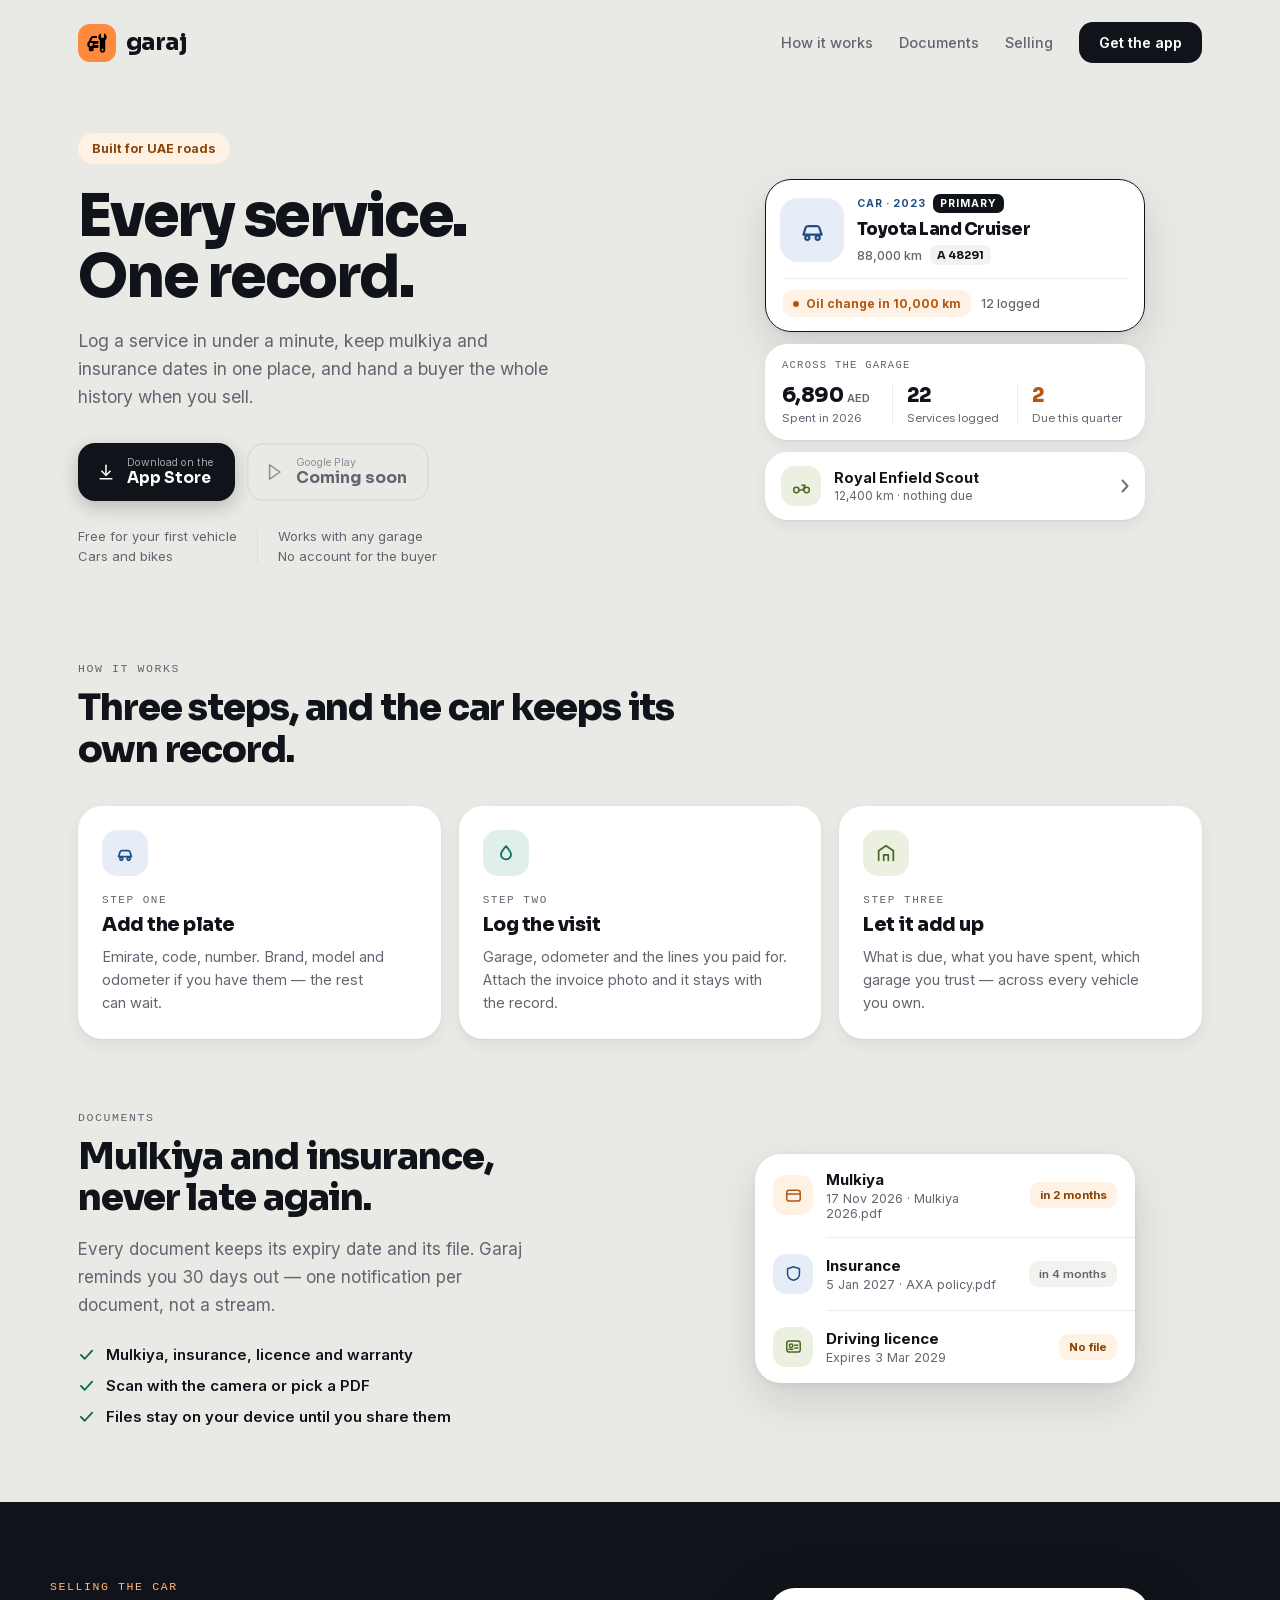
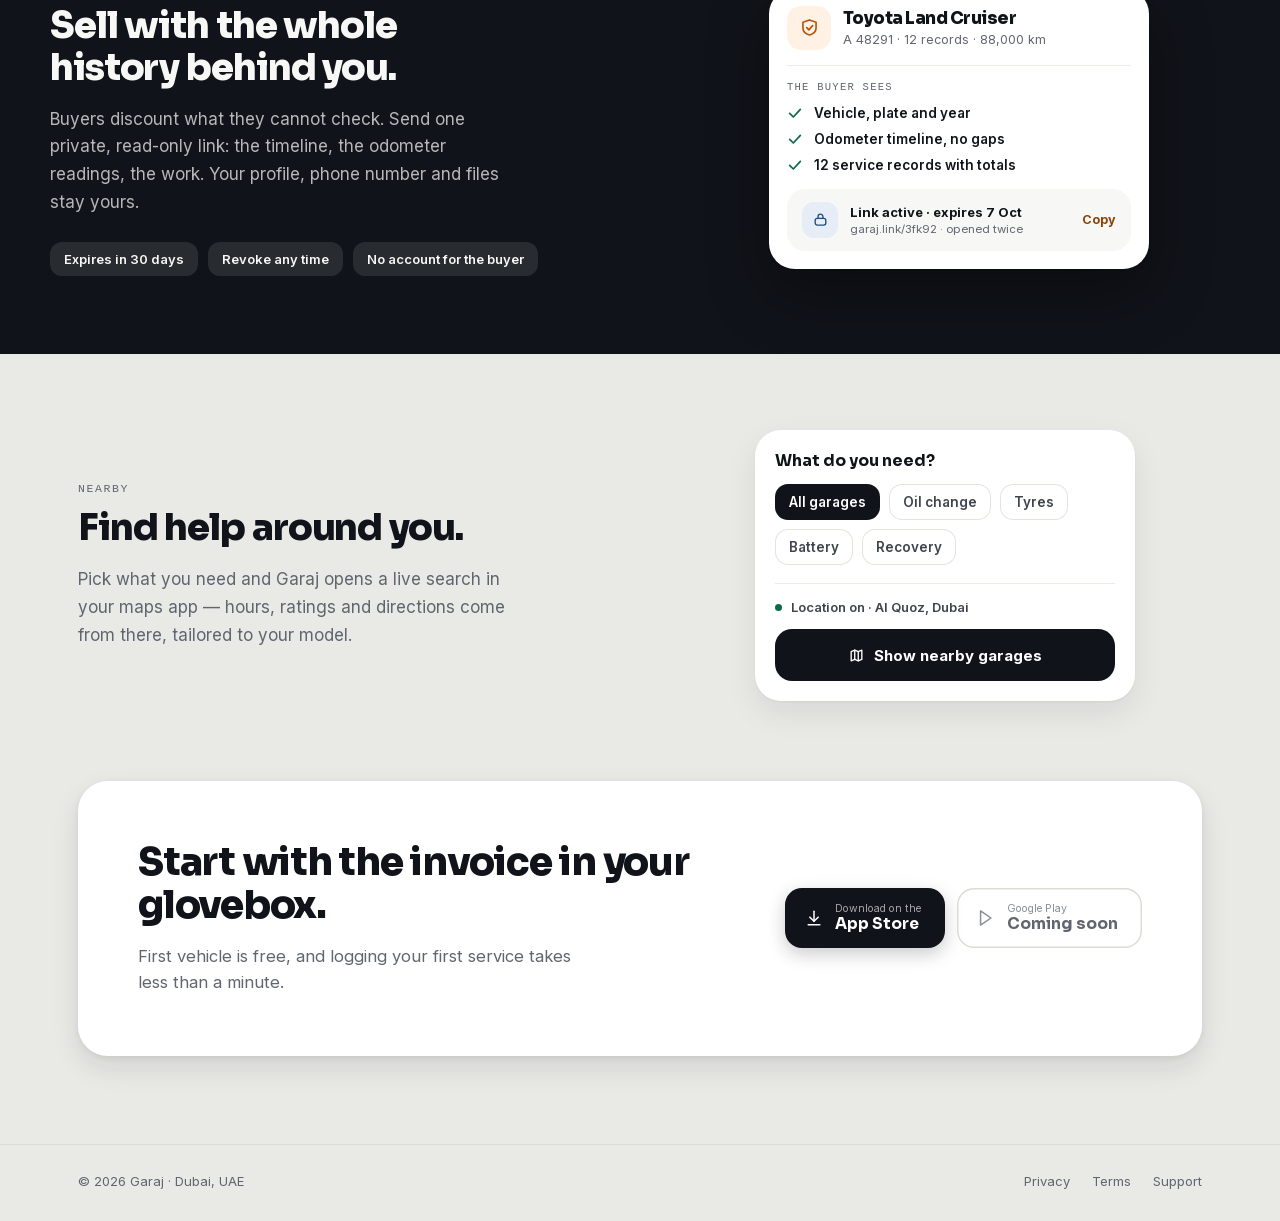
==== index.html @ 4181e502 "Initial Garaj website" ====
<!doctype html>
<html lang="en">
<head>
  <meta charset="utf-8">
  <meta name="viewport" content="width=device-width, initial-scale=1">
  <meta name="theme-color" content="#E9E9E5">
  <meta name="description" content="Garaj keeps your vehicle's service history, documents and reminders together. Built for UAE roads.">
  <title>Garaj — Every service. One record.</title>
  <link rel="icon" type="image/png" href="assets/garaj-mark.png">
  <link rel="stylesheet" href="styles.css">
</head>
<body>
<div style="background: #E9E9E5; font-family: Inter, sans-serif; color: #101319; overflow-x: hidden">

  <header style="max-width: 1180px; margin: 0 auto; padding: 22px 28px; display: flex; align-items: center; justify-content: space-between; gap: 24px; flex-wrap: wrap">
    <div style="display: flex; align-items: center; gap: 10px">
      <div style="width: 38px; height: 38px; border-radius: 12px; background: #FF8A3D; display: flex; align-items: center; justify-content: center; flex-shrink: 0"><img src="assets/garaj-mark.png" alt="" style="width: 22px; height: 22px; filter: brightness(0)"></div>
      <span style="font-family: 'Sora', sans-serif; font-weight: 800; font-size: 23px; letter-spacing: -0.025em">garaj</span>
    </div>
    <nav style="display: flex; align-items: center; gap: 26px; flex-wrap: wrap">
      <a href="#how" style="font-size: 14.5px; font-weight: 500; color: #61656F">How it works</a>
      <a href="#papers" style="font-size: 14.5px; font-weight: 500; color: #61656F">Documents</a>
      <a href="#selling" style="font-size: 14.5px; font-weight: 500; color: #61656F">Selling</a>
      <a href="#get" style="background: #101319; color: #FFFFFF; border-radius: 14px; padding: 12px 20px; font-size: 14.5px; font-weight: 600">Get the app</a>
    </nav>
  </header>

  <section style="max-width: 1180px; margin: 0 auto; padding: 48px 28px 32px; display: flex; align-items: center; gap: 56px; flex-wrap: wrap; animation: fadeUp .5s ease both">
    <div style="flex: 1 1 420px; min-width: 300px">
      <div style="display: inline-flex; align-items: center; gap: 8px; background: #FFF1E4; color: #8A4409; border-radius: 999px; padding: 8px 14px; font-size: 12.5px; font-weight: 700">Built for UAE roads</div>
      <h1 style="font-family: 'Sora', sans-serif; font-weight: 800; font-size: clamp(38px, 4.6vw, 60px); line-height: 1.03; letter-spacing: -0.038em; margin: 22px 0 0; text-wrap: pretty">Every service.<br>One record.</h1>
      <p style="font-size: 17.5px; line-height: 1.6; color: #61656F; max-width: 470px; margin: 20px 0 0; text-wrap: pretty">Log a service in under a minute, keep mulkiya and insurance dates in one place, and hand a buyer the whole history when you sell.</p>

      
        <div id="get" style="display: flex; gap: 12px; flex-wrap: wrap; margin-top: 32px">
          <a href="#get" style="display: flex; align-items: center; gap: 11px; background: #101319; color: #FFFFFF; border-radius: 17px; padding: 14px 22px 14px 18px; box-shadow: 0 6px 18px rgba(16,19,25,.22)">
            <svg width="20" height="20" viewBox="0 0 24 24" fill="none" stroke="#FFFFFF" stroke-width="1.8" stroke-linecap="round" stroke-linejoin="round"><path d="M12 4v12"></path><path d="M7 11l5 5 5-5"></path><path d="M5 20h14"></path></svg>
            <span style="display: flex; flex-direction: column; line-height: 1.15"><span style="font-size: 10.5px; opacity: .62">Download on the</span><span style="font-family: 'Sora', sans-serif; font-weight: 700; font-size: 15.5px">App Store</span></span>
          </a>
          <div style="display: flex; align-items: center; gap: 11px; background: transparent; color: #61656F; border-radius: 17px; padding: 14px 22px 14px 18px; box-shadow: inset 0 0 0 1.5px #DCDCD5">
            <svg width="20" height="20" viewBox="0 0 24 24" fill="none" stroke="#8A8E96" stroke-width="1.8" stroke-linecap="round" stroke-linejoin="round"><path d="M5.5 3.5 18 12 5.5 20.5z"></path></svg>
            <span style="display: flex; flex-direction: column; line-height: 1.15"><span style="font-size: 10.5px; color: #8A8E96">Google Play</span><span style="font-family: 'Sora', sans-serif; font-weight: 700; font-size: 15.5px; color: #61656F">Coming soon</span></span>
          </div>
        </div>
      

      <div style="display: flex; align-items: center; gap: 20px; margin-top: 26px; flex-wrap: wrap">
        <div style="font-size: 13px; color: #61656F; line-height: 1.5">Free for your first vehicle<br>Cars and bikes</div>
        <div style="width: 1px; height: 34px; background: #DCDCD5"></div>
        <div style="font-size: 13px; color: #61656F; line-height: 1.5">Works with any garage<br>No account for the buyer</div>
      </div>
    </div>

    <div style="flex: 1 1 340px; min-width: 300px; display: flex; justify-content: center">
      <div style="width: 100%; max-width: 380px; display: flex; flex-direction: column; gap: 12px">

        <div style="background: #FFFFFF; border-radius: 26px; padding: 15px; box-shadow: 0 2px 6px rgba(16,19,25,.06), 0 18px 44px rgba(16,19,25,.12); outline: 1.5px solid #101319; outline-offset: -1.5px">
          <div style="display: flex; align-items: center; gap: 13px">
            <div style="width: 64px; height: 64px; border-radius: 18px; background: #E6EDF7; display: flex; align-items: center; justify-content: center; flex-shrink: 0">
              <svg width="31" height="31" viewBox="0 0 24 24" fill="none" stroke="#1F4E85" stroke-width="1.7" stroke-linecap="round" stroke-linejoin="round"><path d="M5 16h14l-1.6-5.2A2 2 0 0 0 15.5 9.4h-7A2 2 0 0 0 6.6 10.8Z"></path><circle cx="8" cy="18.4" r="1.6"></circle><circle cx="16" cy="18.4" r="1.6"></circle></svg>
            </div>
            <div style="flex: 1; min-width: 0">
              <div style="display: flex; align-items: center; gap: 6px; flex-wrap: wrap">
                <span style="font-size: 10.5px; font-weight: 700; letter-spacing: .1em; text-transform: uppercase; color: #1F4E85">Car · 2023</span>
                <span style="font-size: 10.5px; font-weight: 700; letter-spacing: .1em; text-transform: uppercase; color: #FFFFFF; background: #101319; padding: 3px 7px; border-radius: 7px">Primary</span>
              </div>
              <div style="font-family: 'Sora', sans-serif; font-weight: 800; font-size: 17px; letter-spacing: -0.03em; margin-top: 6px">Toyota Land Cruiser</div>
              <div style="display: flex; align-items: center; gap: 8px; margin-top: 5px">
                <span style="font-size: 12.5px; color: #61656F; font-weight: 500">88,000 km</span>
                <span style="font-family: 'Sora', sans-serif; font-weight: 700; font-size: 11px; background: #F2F2EE; padding: 3px 7px; border-radius: 7px">A 48291</span>
              </div>
            </div>
          </div>
          <div style="height: 1px; background: #EDEDE8; margin: 13px 3px 0"></div>
          <div style="display: flex; align-items: center; gap: 10px; padding: 11px 3px 0; flex-wrap: wrap">
            <div style="display: flex; align-items: center; gap: 7px; background: #FFF1E4; padding: 6px 10px; border-radius: 10px">
              <div style="width: 6px; height: 6px; border-radius: 50%; background: #B4560F"></div>
              <span style="font-size: 12px; font-weight: 700; color: #B4560F">Oil change in 10,000 km</span>
            </div>
            <span style="font-size: 12px; color: #61656F; font-weight: 500">12 logged</span>
          </div>
        </div>

        <div style="background: #FFFFFF; border-radius: 22px; padding: 15px 17px; box-shadow: 0 1px 2px rgba(16,19,25,.05), 0 6px 16px rgba(16,19,25,.06)">
          <div style="font-family: ui-monospace, monospace; font-size: 10.5px; letter-spacing: .12em; text-transform: uppercase; color: #61656F">Across the garage</div>
          <div style="display: flex; margin-top: 12px">
            <div style="flex: 1">
              <div style="display: flex; align-items: baseline; gap: 4px">
                <span style="font-family: 'Sora', sans-serif; font-weight: 800; font-size: 20px; letter-spacing: -0.03em">6,890</span>
                <span style="font-size: 11.5px; color: #61656F; font-weight: 600">AED</span>
              </div>
              <div style="font-size: 11.5px; color: #61656F; margin-top: 3px">Spent in 2026</div>
            </div>
            <div style="width: 1px; background: #EDEDE8; margin: 0 14px"></div>
            <div style="flex: 1">
              <div style="font-family: 'Sora', sans-serif; font-weight: 800; font-size: 20px; letter-spacing: -0.03em">22</div>
              <div style="font-size: 11.5px; color: #61656F; margin-top: 3px">Services logged</div>
            </div>
            <div style="width: 1px; background: #EDEDE8; margin: 0 14px"></div>
            <div style="flex: 1">
              <div style="font-family: 'Sora', sans-serif; font-weight: 800; font-size: 20px; letter-spacing: -0.03em; color: #B4560F">2</div>
              <div style="font-size: 11.5px; color: #61656F; margin-top: 3px">Due this quarter</div>
            </div>
          </div>
        </div>

        <div style="display: flex; align-items: center; gap: 13px; background: #FFFFFF; border-radius: 22px; padding: 14px 16px; box-shadow: 0 1px 2px rgba(16,19,25,.05), 0 6px 16px rgba(16,19,25,.06)">
          <div style="width: 40px; height: 40px; border-radius: 13px; background: #EBF0E1; display: flex; align-items: center; justify-content: center; flex-shrink: 0">
            <svg width="19" height="19" viewBox="0 0 24 24" fill="none" stroke="#4A6A1E" stroke-width="1.9" stroke-linecap="round" stroke-linejoin="round"><circle cx="5.5" cy="16.5" r="3.4"></circle><circle cx="18.5" cy="16.5" r="3.4"></circle><path d="M8.5 16.5h5l3-6h-4"></path></svg>
          </div>
          <div style="flex: 1; min-width: 0">
            <div style="font-size: 14.5px; font-weight: 700">Royal Enfield Scout</div>
            <div style="font-size: 12px; color: #61656F; margin-top: 2px">12,400 km · nothing due</div>
          </div>
          <svg width="8" height="14" viewBox="0 0 8 14" fill="none" stroke="#6E7280" stroke-width="2" stroke-linecap="round" stroke-linejoin="round" style="flex-shrink: 0"><path d="M1.5 1.5 6.5 7l-5 5.5"></path></svg>
        </div>

      </div>
    </div>
  </section>

  <section id="how" style="max-width: 1180px; margin: 0 auto; padding: 64px 28px 0">
    <div style="font-family: ui-monospace, monospace; font-size: 11.5px; color: #61656F; letter-spacing: .14em; text-transform: uppercase">How it works</div>
    <h2 style="font-family: 'Sora', sans-serif; font-weight: 800; font-size: clamp(27px, 3vw, 37px); letter-spacing: -0.03em; margin: 12px 0 36px; max-width: 620px; line-height: 1.12">Three steps, and the car keeps its own record.</h2>
    <div style="display: grid; grid-template-columns: repeat(auto-fit, minmax(min(100%, 260px), 1fr)); gap: 18px">

      <div style="background: #FFFFFF; border-radius: 24px; padding: 24px; box-shadow: 0 1px 2px rgba(16,19,25,.05), 0 6px 16px rgba(16,19,25,.06)">
        <div style="width: 46px; height: 46px; border-radius: 15px; background: #E6EDF7; display: flex; align-items: center; justify-content: center">
          <svg width="22" height="22" viewBox="0 0 24 24" fill="none" stroke="#1F4E85" stroke-width="1.9" stroke-linecap="round" stroke-linejoin="round"><path d="M5 16h14l-1.6-5.2A2 2 0 0 0 15.5 9.4h-7A2 2 0 0 0 6.6 10.8Z"></path><circle cx="8" cy="18.4" r="1.6"></circle><circle cx="16" cy="18.4" r="1.6"></circle></svg>
        </div>
        <div style="font-family: ui-monospace, monospace; font-size: 11px; letter-spacing: .14em; text-transform: uppercase; color: #61656F; margin-top: 18px">Step one</div>
        <div style="font-family: 'Sora', sans-serif; font-weight: 800; font-size: 19px; letter-spacing: -0.025em; margin-top: 7px">Add the plate</div>
        <p style="font-size: 14.5px; line-height: 1.6; color: #61656F; margin: 8px 0 0; text-wrap: pretty">Emirate, code, number. Brand, model and odometer if you have them — the rest can wait.</p>
      </div>

      <div style="background: #FFFFFF; border-radius: 24px; padding: 24px; box-shadow: 0 1px 2px rgba(16,19,25,.05), 0 6px 16px rgba(16,19,25,.06)">
        <div style="width: 46px; height: 46px; border-radius: 15px; background: #E1EFEA; display: flex; align-items: center; justify-content: center">
          <svg width="22" height="22" viewBox="0 0 24 24" fill="none" stroke="#0E6B5C" stroke-width="1.9" stroke-linecap="round" stroke-linejoin="round"><path d="M12 4.5c3.5 4 5.5 6.3 5.5 9a5.5 5.5 0 0 1-11 0c0-2.7 2-5 5.5-9Z"></path></svg>
        </div>
        <div style="font-family: ui-monospace, monospace; font-size: 11px; letter-spacing: .14em; text-transform: uppercase; color: #61656F; margin-top: 18px">Step two</div>
        <div style="font-family: 'Sora', sans-serif; font-weight: 800; font-size: 19px; letter-spacing: -0.025em; margin-top: 7px">Log the visit</div>
        <p style="font-size: 14.5px; line-height: 1.6; color: #61656F; margin: 8px 0 0; text-wrap: pretty">Garage, odometer and the lines you paid for. Attach the invoice photo and it stays with the record.</p>
      </div>

      <div style="background: #FFFFFF; border-radius: 24px; padding: 24px; box-shadow: 0 1px 2px rgba(16,19,25,.05), 0 6px 16px rgba(16,19,25,.06)">
        <div style="width: 46px; height: 46px; border-radius: 15px; background: #EBF0E1; display: flex; align-items: center; justify-content: center">
          <svg width="22" height="22" viewBox="0 0 24 24" fill="none" stroke="#4A6A1E" stroke-width="1.9" stroke-linecap="round" stroke-linejoin="round"><path d="M4 20V9.5l8-5.5 8 5.5V20"></path><path d="M9.5 20v-6h5v6"></path></svg>
        </div>
        <div style="font-family: ui-monospace, monospace; font-size: 11px; letter-spacing: .14em; text-transform: uppercase; color: #61656F; margin-top: 18px">Step three</div>
        <div style="font-family: 'Sora', sans-serif; font-weight: 800; font-size: 19px; letter-spacing: -0.025em; margin-top: 7px">Let it add up</div>
        <p style="font-size: 14.5px; line-height: 1.6; color: #61656F; margin: 8px 0 0; text-wrap: pretty">What is due, what you have spent, which garage you trust — across every vehicle you own.</p>
      </div>

    </div>
  </section>

  <section id="papers" style="max-width: 1180px; margin: 0 auto; padding: 72px 28px 0; display: flex; gap: 56px; align-items: center; flex-wrap: wrap">
    <div style="flex: 1 1 380px; min-width: 300px">
      <div style="font-family: ui-monospace, monospace; font-size: 11.5px; color: #61656F; letter-spacing: .14em; text-transform: uppercase">Documents</div>
      <h2 style="font-family: 'Sora', sans-serif; font-weight: 800; font-size: clamp(27px, 3vw, 37px); letter-spacing: -0.03em; margin: 12px 0 0; line-height: 1.12; max-width: 460px">Mulkiya and insurance, never late again.</h2>
      <p style="font-size: 17px; line-height: 1.62; color: #61656F; max-width: 460px; margin: 18px 0 0; text-wrap: pretty">Every document keeps its expiry date and its file. Garaj reminds you 30 days out — one notification per document, not a stream.</p>
      <div style="display: flex; flex-direction: column; gap: 12px; margin-top: 26px; max-width: 440px">
        <div style="display: flex; align-items: center; gap: 11px">
          <svg width="17" height="17" viewBox="0 0 24 24" fill="none" stroke="#0E6B4A" stroke-width="2.6" stroke-linecap="round" stroke-linejoin="round" style="flex-shrink: 0"><path d="M4 12.5 9.5 18 20 6.5"></path></svg>
          <span style="font-size: 15px; font-weight: 600">Mulkiya, insurance, licence and warranty</span>
        </div>
        <div style="display: flex; align-items: center; gap: 11px">
          <svg width="17" height="17" viewBox="0 0 24 24" fill="none" stroke="#0E6B4A" stroke-width="2.6" stroke-linecap="round" stroke-linejoin="round" style="flex-shrink: 0"><path d="M4 12.5 9.5 18 20 6.5"></path></svg>
          <span style="font-size: 15px; font-weight: 600">Scan with the camera or pick a PDF</span>
        </div>
        <div style="display: flex; align-items: center; gap: 11px">
          <svg width="17" height="17" viewBox="0 0 24 24" fill="none" stroke="#0E6B4A" stroke-width="2.6" stroke-linecap="round" stroke-linejoin="round" style="flex-shrink: 0"><path d="M4 12.5 9.5 18 20 6.5"></path></svg>
          <span style="font-size: 15px; font-weight: 600">Files stay on your device until you share them</span>
        </div>
      </div>
    </div>

    <div style="flex: 1 1 340px; min-width: 300px; display: flex; justify-content: center">
      <div style="width: 100%; max-width: 380px; background: #FFFFFF; border-radius: 26px; box-shadow: 0 2px 6px rgba(16,19,25,.06), 0 18px 44px rgba(16,19,25,.12)">
        <div style="display: flex; align-items: center; gap: 13px; padding: 16px 18px">
          <div style="width: 40px; height: 40px; border-radius: 13px; background: #FFF1E4; display: flex; align-items: center; justify-content: center; flex-shrink: 0">
            <svg width="19" height="19" viewBox="0 0 24 24" fill="none" stroke="#B4560F" stroke-width="1.9" stroke-linecap="round" stroke-linejoin="round"><rect x="3.5" y="5.5" width="17" height="13.5" rx="3"></rect><path d="M3.5 10h17"></path></svg>
          </div>
          <div style="flex: 1; min-width: 0">
            <div style="font-size: 15px; font-weight: 700">Mulkiya</div>
            <div style="font-size: 12.5px; color: #61656F; margin-top: 2px">17 Nov 2026 · Mulkiya 2026.pdf</div>
          </div>
          <span style="background: #FFF1E4; color: #8A4409; font-size: 11.5px; font-weight: 700; padding: 6px 10px; border-radius: 9px; white-space: nowrap; flex-shrink: 0">in 2 months</span>
        </div>
        <div style="height: 1px; background: #EDEDE8; margin-left: 71px"></div>
        <div style="display: flex; align-items: center; gap: 13px; padding: 16px 18px">
          <div style="width: 40px; height: 40px; border-radius: 13px; background: #E6EDF7; display: flex; align-items: center; justify-content: center; flex-shrink: 0">
            <svg width="19" height="19" viewBox="0 0 24 24" fill="none" stroke="#1F4E85" stroke-width="1.9" stroke-linecap="round" stroke-linejoin="round"><path d="M12 3.5 19.5 6v6.5c0 4-3.2 6.8-7.5 8-4.3-1.2-7.5-4-7.5-8V6Z"></path></svg>
          </div>
          <div style="flex: 1; min-width: 0">
            <div style="font-size: 15px; font-weight: 700">Insurance</div>
            <div style="font-size: 12.5px; color: #61656F; margin-top: 2px">5 Jan 2027 · AXA policy.pdf</div>
          </div>
          <span style="background: #F2F2EE; color: #61656F; font-size: 11.5px; font-weight: 600; padding: 6px 10px; border-radius: 9px; white-space: nowrap; flex-shrink: 0">in 4 months</span>
        </div>
        <div style="height: 1px; background: #EDEDE8; margin-left: 71px"></div>
        <div style="display: flex; align-items: center; gap: 13px; padding: 16px 18px">
          <div style="width: 40px; height: 40px; border-radius: 13px; background: #EBF0E1; display: flex; align-items: center; justify-content: center; flex-shrink: 0">
            <svg width="19" height="19" viewBox="0 0 24 24" fill="none" stroke="#4A6A1E" stroke-width="1.9" stroke-linecap="round" stroke-linejoin="round"><rect x="3.5" y="5" width="17" height="14" rx="3"></rect><circle cx="9" cy="11" r="2.2"></circle><path d="M13.5 10.5h4M13.5 14h4M6 15.5h5"></path></svg>
          </div>
          <div style="flex: 1; min-width: 0">
            <div style="font-size: 15px; font-weight: 700">Driving licence</div>
            <div style="font-size: 12.5px; color: #61656F; margin-top: 2px">Expires 3 Mar 2029</div>
          </div>
          <span style="background: #FFF1E4; color: #8A4409; font-size: 11.5px; font-weight: 700; padding: 6px 10px; border-radius: 9px; white-space: nowrap; flex-shrink: 0">No file</span>
        </div>
      </div>
    </div>
  </section>

  <section id="selling" style="background: #101319; margin-top: 76px; padding: 78px 28px; color: #F7F7F5">
    <div style="max-width: 1180px; margin: 0 auto; display: flex; gap: 56px; align-items: center; flex-wrap: wrap">
      <div style="flex: 1 1 380px; min-width: 300px">
        <div style="font-family: ui-monospace, monospace; font-size: 11.5px; color: #FFB877; letter-spacing: .14em; text-transform: uppercase">Selling the car</div>
        <h2 style="font-family: 'Sora', sans-serif; font-weight: 800; font-size: clamp(27px, 3vw, 37px); letter-spacing: -0.03em; margin: 12px 0 0; line-height: 1.12; max-width: 470px">Sell with the whole history behind you.</h2>
        <p style="font-size: 17px; line-height: 1.62; color: rgba(247,247,245,.72); max-width: 470px; margin: 18px 0 0; text-wrap: pretty">Buyers discount what they cannot check. Send one private, read-only link: the timeline, the odometer readings, the work. Your profile, phone number and files stay yours.</p>
        <div style="display: flex; gap: 10px; flex-wrap: wrap; margin-top: 26px">
          <span style="background: rgba(247,247,245,.1); color: #F7F7F5; font-size: 13px; font-weight: 600; padding: 9px 14px; border-radius: 12px">Expires in 30 days</span>
          <span style="background: rgba(247,247,245,.1); color: #F7F7F5; font-size: 13px; font-weight: 600; padding: 9px 14px; border-radius: 12px">Revoke any time</span>
          <span style="background: rgba(247,247,245,.1); color: #F7F7F5; font-size: 13px; font-weight: 600; padding: 9px 14px; border-radius: 12px">No account for the buyer</span>
        </div>
      </div>

      <div style="flex: 1 1 340px; min-width: 300px; display: flex; justify-content: center">
        <div style="width: 100%; max-width: 380px; background: #FFFFFF; color: #101319; border-radius: 26px; padding: 18px; box-shadow: 0 24px 60px rgba(0,0,0,.36)">
          <div style="display: flex; align-items: center; gap: 12px">
            <div style="width: 44px; height: 44px; border-radius: 14px; background: #FFF1E4; display: flex; align-items: center; justify-content: center; flex-shrink: 0">
              <svg width="21" height="21" viewBox="0 0 24 24" fill="none" stroke="#B4560F" stroke-width="1.9" stroke-linecap="round" stroke-linejoin="round"><path d="M12 3.5 19.5 6v6.5c0 4-3.2 6.8-7.5 8-4.3-1.2-7.5-4-7.5-8V6Z"></path><path d="M8.8 12.2 11.3 14.7 15.6 9.9"></path></svg>
            </div>
            <div style="flex: 1; min-width: 0">
              <div style="font-family: 'Sora', sans-serif; font-weight: 800; font-size: 17px; letter-spacing: -0.03em">Toyota Land Cruiser</div>
              <div style="font-size: 12.5px; color: #61656F; margin-top: 3px">A 48291 · 12 records · 88,000 km</div>
            </div>
          </div>
          <div style="height: 1px; background: #EDEDE8; margin: 15px 0"></div>
          <div style="font-family: ui-monospace, monospace; font-size: 10.5px; letter-spacing: .12em; text-transform: uppercase; color: #61656F">The buyer sees</div>
          <div style="display: flex; flex-direction: column; gap: 10px; margin-top: 12px">
            <div style="display: flex; align-items: center; gap: 11px">
              <svg width="16" height="16" viewBox="0 0 24 24" fill="none" stroke="#0E6B4A" stroke-width="2.6" stroke-linecap="round" stroke-linejoin="round" style="flex-shrink: 0"><path d="M4 12.5 9.5 18 20 6.5"></path></svg>
              <span style="font-size: 13.5px; font-weight: 600">Vehicle, plate and year</span>
            </div>
            <div style="display: flex; align-items: center; gap: 11px">
              <svg width="16" height="16" viewBox="0 0 24 24" fill="none" stroke="#0E6B4A" stroke-width="2.6" stroke-linecap="round" stroke-linejoin="round" style="flex-shrink: 0"><path d="M4 12.5 9.5 18 20 6.5"></path></svg>
              <span style="font-size: 13.5px; font-weight: 600">Odometer timeline, no gaps</span>
            </div>
            <div style="display: flex; align-items: center; gap: 11px">
              <svg width="16" height="16" viewBox="0 0 24 24" fill="none" stroke="#0E6B4A" stroke-width="2.6" stroke-linecap="round" stroke-linejoin="round" style="flex-shrink: 0"><path d="M4 12.5 9.5 18 20 6.5"></path></svg>
              <span style="font-size: 13.5px; font-weight: 600">12 service records with totals</span>
            </div>
          </div>
          <div style="display: flex; align-items: center; gap: 12px; background: #F7F7F5; border-radius: 18px; padding: 13px 15px; margin-top: 16px">
            <div style="width: 36px; height: 36px; border-radius: 12px; background: #E6EDF7; display: flex; align-items: center; justify-content: center; flex-shrink: 0">
              <svg width="17" height="17" viewBox="0 0 24 24" fill="none" stroke="#1F4E85" stroke-width="1.9" stroke-linecap="round" stroke-linejoin="round"><rect x="4.5" y="10.5" width="15" height="9.5" rx="3"></rect><path d="M8.5 10.5V8a3.5 3.5 0 0 1 7 0v2.5"></path></svg>
            </div>
            <div style="flex: 1; min-width: 0">
              <div style="font-size: 13px; font-weight: 700">Link active · expires 7 Oct</div>
              <div style="font-size: 11.5px; color: #61656F; margin-top: 2px">garaj.link/3fk92 · opened twice</div>
            </div>
            <span style="font-size: 12.5px; font-weight: 700; color: #8A4409; flex-shrink: 0">Copy</span>
          </div>
        </div>
      </div>
    </div>
  </section>

  
    <section style="max-width: 1180px; margin: 0 auto; padding: 76px 28px 0; display: flex; gap: 56px; align-items: center; flex-wrap: wrap">
      <div style="flex: 1 1 380px; min-width: 300px">
        <div style="font-family: ui-monospace, monospace; font-size: 11.5px; color: #61656F; letter-spacing: .14em; text-transform: uppercase">Nearby</div>
        <h2 style="font-family: 'Sora', sans-serif; font-weight: 800; font-size: clamp(27px, 3vw, 37px); letter-spacing: -0.03em; margin: 12px 0 0; line-height: 1.12; max-width: 440px">Find help around you.</h2>
        <p style="font-size: 17px; line-height: 1.62; color: #61656F; max-width: 460px; margin: 18px 0 0; text-wrap: pretty">Pick what you need and Garaj opens a live search in your maps app — hours, ratings and directions come from there, tailored to your model.</p>
      </div>
      <div style="flex: 1 1 340px; min-width: 300px; display: flex; justify-content: center">
        <div style="width: 100%; max-width: 380px; background: #FFFFFF; border-radius: 26px; padding: 20px; box-shadow: 0 1px 2px rgba(16,19,25,.05), 0 12px 32px rgba(16,19,25,.08)">
          <div style="font-family: 'Sora', sans-serif; font-weight: 700; font-size: 16px">What do you need?</div>
          <div style="display: flex; flex-wrap: wrap; gap: 9px; margin-top: 13px">
            <span style="background: #101319; color: #FFFFFF; font-size: 13.5px; font-weight: 600; padding: 10px 14px; border-radius: 13px">All garages</span>
            <span style="background: #FFFFFF; color: #40444E; font-size: 13.5px; font-weight: 600; padding: 10px 14px; border-radius: 13px; box-shadow: inset 0 0 0 1px #E4E4DE">Oil change</span>
            <span style="background: #FFFFFF; color: #40444E; font-size: 13.5px; font-weight: 600; padding: 10px 14px; border-radius: 13px; box-shadow: inset 0 0 0 1px #E4E4DE">Tyres</span>
            <span style="background: #FFFFFF; color: #40444E; font-size: 13.5px; font-weight: 600; padding: 10px 14px; border-radius: 13px; box-shadow: inset 0 0 0 1px #E4E4DE">Battery</span>
            <span style="background: #FFFFFF; color: #40444E; font-size: 13.5px; font-weight: 600; padding: 10px 14px; border-radius: 13px; box-shadow: inset 0 0 0 1px #E4E4DE">Recovery</span>
          </div>
          <div style="display: flex; align-items: center; gap: 9px; margin-top: 18px; padding-top: 15px; border-top: 1px solid #EDEDE8">
            <div style="width: 7px; height: 7px; border-radius: 50%; background: #0E6B4A; flex-shrink: 0"></div>
            <span style="font-size: 13px; font-weight: 600; color: #40444E">Location on · Al Quoz, Dubai</span>
          </div>
          <div style="height: 52px; border-radius: 17px; background: #101319; color: #FFFFFF; display: flex; align-items: center; justify-content: center; gap: 9px; font-size: 15px; font-weight: 700; margin-top: 14px">
            <svg width="17" height="17" viewBox="0 0 24 24" fill="none" stroke="#FFFFFF" stroke-width="1.9" stroke-linecap="round" stroke-linejoin="round"><path d="M9.5 4.5 4.5 6.5v13l5-2 5 2 5-2v-13l-5 2Z"></path><path d="M9.5 4.5v13M14.5 6.5v13"></path></svg>Show nearby garages
          </div>
        </div>
      </div>
    </section>
  

  <section style="max-width: 1180px; margin: 0 auto; padding: 80px 28px 88px">
    <div style="background: #FFFFFF; border-radius: 30px; padding: clamp(30px, 5vw, 60px); box-shadow: 0 2px 6px rgba(16,19,25,.06), 0 12px 28px rgba(16,19,25,.10); display: flex; gap: 44px; align-items: center; flex-wrap: wrap">
      <div style="flex: 1 1 360px; min-width: 280px">
        <h2 style="font-family: 'Sora', sans-serif; font-weight: 800; font-size: clamp(27px, 3.2vw, 39px); letter-spacing: -0.032em; margin: 0; line-height: 1.1">Start with the invoice in your glovebox.</h2>
        <p style="font-size: 16.5px; color: #61656F; line-height: 1.6; margin: 16px 0 0; max-width: 440px; text-wrap: pretty">First vehicle is free, and logging your first service takes less than a minute.</p>
      </div>
      <div style="flex: 0 1 auto; display: flex; gap: 12px; flex-wrap: wrap">
        <a href="#get" style="display: flex; align-items: center; gap: 11px; background: #101319; color: #FFFFFF; border-radius: 17px; padding: 15px 24px 15px 19px; box-shadow: 0 6px 18px rgba(16,19,25,.22)">
          <svg width="20" height="20" viewBox="0 0 24 24" fill="none" stroke="#FFFFFF" stroke-width="1.8" stroke-linecap="round" stroke-linejoin="round"><path d="M12 4v12"></path><path d="M7 11l5 5 5-5"></path><path d="M5 20h14"></path></svg>
          <span style="display: flex; flex-direction: column; line-height: 1.15"><span style="font-size: 10.5px; opacity: .62">Download on the</span><span style="font-family: 'Sora', sans-serif; font-weight: 700; font-size: 15.5px">App Store</span></span>
        </a>
        <div style="display: flex; align-items: center; gap: 11px; background: transparent; color: #61656F; border-radius: 17px; padding: 15px 24px 15px 19px; box-shadow: inset 0 0 0 1.5px #DCDCD5">
          <svg width="20" height="20" viewBox="0 0 24 24" fill="none" stroke="#8A8E96" stroke-width="1.8" stroke-linecap="round" stroke-linejoin="round"><path d="M5.5 3.5 18 12 5.5 20.5z"></path></svg>
          <span style="display: flex; flex-direction: column; line-height: 1.15"><span style="font-size: 10.5px; color: #8A8E96">Google Play</span><span style="font-family: 'Sora', sans-serif; font-weight: 700; font-size: 15.5px; color: #61656F">Coming soon</span></span>
        </div>
      </div>
    </div>
  </section>

  <footer style="border-top: 1px solid #DCDCD5">
    <div style="max-width: 1180px; margin: 0 auto; padding: 28px; display: flex; align-items: center; justify-content: space-between; gap: 20px; flex-wrap: wrap">
      <div style="display: flex; align-items: center; gap: 10px">
        <span style="font-size: 13px; color: #61656F">© 2026 Garaj · Dubai, UAE</span>
      </div>
      <div style="display: flex; gap: 22px; flex-wrap: wrap">
        <a href="#get" style="font-size: 13px; color: #61656F">Privacy</a>
        <a href="#get" style="font-size: 13px; color: #61656F">Terms</a>
        <a href="#get" style="font-size: 13px; color: #61656F">Support</a>
      </div>
    </div>
  </footer>

</div>
</body>
</html>
---- styles.css ----
/* cyrillic-ext */
@font-face {
  font-family: 'Inter';
  font-style: normal;
  font-weight: 400;
  font-display: swap;
  src: url("assets/font-f1065ad9.woff2") format('woff2');
  unicode-range: U+0460-052F, U+1C80-1C8A, U+20B4, U+2DE0-2DFF, U+A640-A69F, U+FE2E-FE2F;
}
/* cyrillic */
@font-face {
  font-family: 'Inter';
  font-style: normal;
  font-weight: 400;
  font-display: swap;
  src: url("assets/font-c9fdaff8.woff2") format('woff2');
  unicode-range: U+0301, U+0400-045F, U+0490-0491, U+04B0-04B1, U+2116;
}
/* greek-ext */
@font-face {
  font-family: 'Inter';
  font-style: normal;
  font-weight: 400;
  font-display: swap;
  src: url("assets/font-c492d2ab.woff2") format('woff2');
  unicode-range: U+1F00-1FFF;
}
/* greek */
@font-face {
  font-family: 'Inter';
  font-style: normal;
  font-weight: 400;
  font-display: swap;
  src: url("assets/font-0509ebcc.woff2") format('woff2');
  unicode-range: U+0370-0377, U+037A-037F, U+0384-038A, U+038C, U+038E-03A1, U+03A3-03FF;
}
/* vietnamese */
@font-face {
  font-family: 'Inter';
  font-style: normal;
  font-weight: 400;
  font-display: swap;
  src: url("assets/font-958bc40d.woff2") format('woff2');
  unicode-range: U+0102-0103, U+0110-0111, U+0128-0129, U+0168-0169, U+01A0-01A1, U+01AF-01B0, U+0300-0301, U+0303-0304, U+0308-0309, U+0323, U+0329, U+1EA0-1EF9, U+20AB;
}
/* latin-ext */
@font-face {
  font-family: 'Inter';
  font-style: normal;
  font-weight: 400;
  font-display: swap;
  src: url("assets/font-217ce830.woff2") format('woff2');
  unicode-range: U+0100-02BA, U+02BD-02C5, U+02C7-02CC, U+02CE-02D7, U+02DD-02FF, U+0304, U+0308, U+0329, U+1D00-1DBF, U+1E00-1E9F, U+1EF2-1EFF, U+2020, U+20A0-20AB, U+20AD-20C0, U+2113, U+2C60-2C7F, U+A720-A7FF;
}
/* latin */
@font-face {
  font-family: 'Inter';
  font-style: normal;
  font-weight: 400;
  font-display: swap;
  src: url("assets/font-4dbc39cd.woff2") format('woff2');
  unicode-range: U+0000-00FF, U+0131, U+0152-0153, U+02BB-02BC, U+02C6, U+02DA, U+02DC, U+0304, U+0308, U+0329, U+2000-206F, U+20AC, U+2122, U+2191, U+2193, U+2212, U+2215, U+FEFF, U+FFFD;
}
/* cyrillic-ext */
@font-face {
  font-family: 'Inter';
  font-style: normal;
  font-weight: 500;
  font-display: swap;
  src: url("assets/font-f1065ad9.woff2") format('woff2');
  unicode-range: U+0460-052F, U+1C80-1C8A, U+20B4, U+2DE0-2DFF, U+A640-A69F, U+FE2E-FE2F;
}
/* cyrillic */
@font-face {
  font-family: 'Inter';
  font-style: normal;
  font-weight: 500;
  font-display: swap;
  src: url("assets/font-c9fdaff8.woff2") format('woff2');
  unicode-range: U+0301, U+0400-045F, U+0490-0491, U+04B0-04B1, U+2116;
}
/* greek-ext */
@font-face {
  font-family: 'Inter';
  font-style: normal;
  font-weight: 500;
  font-display: swap;
  src: url("assets/font-c492d2ab.woff2") format('woff2');
  unicode-range: U+1F00-1FFF;
}
/* greek */
@font-face {
  font-family: 'Inter';
  font-style: normal;
  font-weight: 500;
  font-display: swap;
  src: url("assets/font-0509ebcc.woff2") format('woff2');
  unicode-range: U+0370-0377, U+037A-037F, U+0384-038A, U+038C, U+038E-03A1, U+03A3-03FF;
}
/* vietnamese */
@font-face {
  font-family: 'Inter';
  font-style: normal;
  font-weight: 500;
  font-display: swap;
  src: url("assets/font-958bc40d.woff2") format('woff2');
  unicode-range: U+0102-0103, U+0110-0111, U+0128-0129, U+0168-0169, U+01A0-01A1, U+01AF-01B0, U+0300-0301, U+0303-0304, U+0308-0309, U+0323, U+0329, U+1EA0-1EF9, U+20AB;
}
/* latin-ext */
@font-face {
  font-family: 'Inter';
  font-style: normal;
  font-weight: 500;
  font-display: swap;
  src: url("assets/font-217ce830.woff2") format('woff2');
  unicode-range: U+0100-02BA, U+02BD-02C5, U+02C7-02CC, U+02CE-02D7, U+02DD-02FF, U+0304, U+0308, U+0329, U+1D00-1DBF, U+1E00-1E9F, U+1EF2-1EFF, U+2020, U+20A0-20AB, U+20AD-20C0, U+2113, U+2C60-2C7F, U+A720-A7FF;
}
/* latin */
@font-face {
  font-family: 'Inter';
  font-style: normal;
  font-weight: 500;
  font-display: swap;
  src: url("assets/font-4dbc39cd.woff2") format('woff2');
  unicode-range: U+0000-00FF, U+0131, U+0152-0153, U+02BB-02BC, U+02C6, U+02DA, U+02DC, U+0304, U+0308, U+0329, U+2000-206F, U+20AC, U+2122, U+2191, U+2193, U+2212, U+2215, U+FEFF, U+FFFD;
}
/* cyrillic-ext */
@font-face {
  font-family: 'Inter';
  font-style: normal;
  font-weight: 600;
  font-display: swap;
  src: url("assets/font-f1065ad9.woff2") format('woff2');
  unicode-range: U+0460-052F, U+1C80-1C8A, U+20B4, U+2DE0-2DFF, U+A640-A69F, U+FE2E-FE2F;
}
/* cyrillic */
@font-face {
  font-family: 'Inter';
  font-style: normal;
  font-weight: 600;
  font-display: swap;
  src: url("assets/font-c9fdaff8.woff2") format('woff2');
  unicode-range: U+0301, U+0400-045F, U+0490-0491, U+04B0-04B1, U+2116;
}
/* greek-ext */
@font-face {
  font-family: 'Inter';
  font-style: normal;
  font-weight: 600;
  font-display: swap;
  src: url("assets/font-c492d2ab.woff2") format('woff2');
  unicode-range: U+1F00-1FFF;
}
/* greek */
@font-face {
  font-family: 'Inter';
  font-style: normal;
  font-weight: 600;
  font-display: swap;
  src: url("assets/font-0509ebcc.woff2") format('woff2');
  unicode-range: U+0370-0377, U+037A-037F, U+0384-038A, U+038C, U+038E-03A1, U+03A3-03FF;
}
/* vietnamese */
@font-face {
  font-family: 'Inter';
  font-style: normal;
  font-weight: 600;
  font-display: swap;
  src: url("assets/font-958bc40d.woff2") format('woff2');
  unicode-range: U+0102-0103, U+0110-0111, U+0128-0129, U+0168-0169, U+01A0-01A1, U+01AF-01B0, U+0300-0301, U+0303-0304, U+0308-0309, U+0323, U+0329, U+1EA0-1EF9, U+20AB;
}
/* latin-ext */
@font-face {
  font-family: 'Inter';
  font-style: normal;
  font-weight: 600;
  font-display: swap;
  src: url("assets/font-217ce830.woff2") format('woff2');
  unicode-range: U+0100-02BA, U+02BD-02C5, U+02C7-02CC, U+02CE-02D7, U+02DD-02FF, U+0304, U+0308, U+0329, U+1D00-1DBF, U+1E00-1E9F, U+1EF2-1EFF, U+2020, U+20A0-20AB, U+20AD-20C0, U+2113, U+2C60-2C7F, U+A720-A7FF;
}
/* latin */
@font-face {
  font-family: 'Inter';
  font-style: normal;
  font-weight: 600;
  font-display: swap;
  src: url("assets/font-4dbc39cd.woff2") format('woff2');
  unicode-range: U+0000-00FF, U+0131, U+0152-0153, U+02BB-02BC, U+02C6, U+02DA, U+02DC, U+0304, U+0308, U+0329, U+2000-206F, U+20AC, U+2122, U+2191, U+2193, U+2212, U+2215, U+FEFF, U+FFFD;
}
/* cyrillic-ext */
@font-face {
  font-family: 'Inter';
  font-style: normal;
  font-weight: 700;
  font-display: swap;
  src: url("assets/font-f1065ad9.woff2") format('woff2');
  unicode-range: U+0460-052F, U+1C80-1C8A, U+20B4, U+2DE0-2DFF, U+A640-A69F, U+FE2E-FE2F;
}
/* cyrillic */
@font-face {
  font-family: 'Inter';
  font-style: normal;
  font-weight: 700;
  font-display: swap;
  src: url("assets/font-c9fdaff8.woff2") format('woff2');
  unicode-range: U+0301, U+0400-045F, U+0490-0491, U+04B0-04B1, U+2116;
}
/* greek-ext */
@font-face {
  font-family: 'Inter';
  font-style: normal;
  font-weight: 700;
  font-display: swap;
  src: url("assets/font-c492d2ab.woff2") format('woff2');
  unicode-range: U+1F00-1FFF;
}
/* greek */
@font-face {
  font-family: 'Inter';
  font-style: normal;
  font-weight: 700;
  font-display: swap;
  src: url("assets/font-0509ebcc.woff2") format('woff2');
  unicode-range: U+0370-0377, U+037A-037F, U+0384-038A, U+038C, U+038E-03A1, U+03A3-03FF;
}
/* vietnamese */
@font-face {
  font-family: 'Inter';
  font-style: normal;
  font-weight: 700;
  font-display: swap;
  src: url("assets/font-958bc40d.woff2") format('woff2');
  unicode-range: U+0102-0103, U+0110-0111, U+0128-0129, U+0168-0169, U+01A0-01A1, U+01AF-01B0, U+0300-0301, U+0303-0304, U+0308-0309, U+0323, U+0329, U+1EA0-1EF9, U+20AB;
}
/* latin-ext */
@font-face {
  font-family: 'Inter';
  font-style: normal;
  font-weight: 700;
  font-display: swap;
  src: url("assets/font-217ce830.woff2") format('woff2');
  unicode-range: U+0100-02BA, U+02BD-02C5, U+02C7-02CC, U+02CE-02D7, U+02DD-02FF, U+0304, U+0308, U+0329, U+1D00-1DBF, U+1E00-1E9F, U+1EF2-1EFF, U+2020, U+20A0-20AB, U+20AD-20C0, U+2113, U+2C60-2C7F, U+A720-A7FF;
}
/* latin */
@font-face {
  font-family: 'Inter';
  font-style: normal;
  font-weight: 700;
  font-display: swap;
  src: url("assets/font-4dbc39cd.woff2") format('woff2');
  unicode-range: U+0000-00FF, U+0131, U+0152-0153, U+02BB-02BC, U+02C6, U+02DA, U+02DC, U+0304, U+0308, U+0329, U+2000-206F, U+20AC, U+2122, U+2191, U+2193, U+2212, U+2215, U+FEFF, U+FFFD;
}
/* latin-ext */
@font-face {
  font-family: 'Sora';
  font-style: normal;
  font-weight: 600;
  font-display: swap;
  src: url("assets/font-446d7025.woff2") format('woff2');
  unicode-range: U+0100-02BA, U+02BD-02C5, U+02C7-02CC, U+02CE-02D7, U+02DD-02FF, U+0304, U+0308, U+0329, U+1D00-1DBF, U+1E00-1E9F, U+1EF2-1EFF, U+2020, U+20A0-20AB, U+20AD-20C0, U+2113, U+2C60-2C7F, U+A720-A7FF;
}
/* latin */
@font-face {
  font-family: 'Sora';
  font-style: normal;
  font-weight: 600;
  font-display: swap;
  src: url("assets/font-bed278b3.woff2") format('woff2');
  unicode-range: U+0000-00FF, U+0131, U+0152-0153, U+02BB-02BC, U+02C6, U+02DA, U+02DC, U+0304, U+0308, U+0329, U+2000-206F, U+20AC, U+2122, U+2191, U+2193, U+2212, U+2215, U+FEFF, U+FFFD;
}
/* latin-ext */
@font-face {
  font-family: 'Sora';
  font-style: normal;
  font-weight: 700;
  font-display: swap;
  src: url("assets/font-446d7025.woff2") format('woff2');
  unicode-range: U+0100-02BA, U+02BD-02C5, U+02C7-02CC, U+02CE-02D7, U+02DD-02FF, U+0304, U+0308, U+0329, U+1D00-1DBF, U+1E00-1E9F, U+1EF2-1EFF, U+2020, U+20A0-20AB, U+20AD-20C0, U+2113, U+2C60-2C7F, U+A720-A7FF;
}
/* latin */
@font-face {
  font-family: 'Sora';
  font-style: normal;
  font-weight: 700;
  font-display: swap;
  src: url("assets/font-bed278b3.woff2") format('woff2');
  unicode-range: U+0000-00FF, U+0131, U+0152-0153, U+02BB-02BC, U+02C6, U+02DA, U+02DC, U+0304, U+0308, U+0329, U+2000-206F, U+20AC, U+2122, U+2191, U+2193, U+2212, U+2215, U+FEFF, U+FFFD;
}
/* latin-ext */
@font-face {
  font-family: 'Sora';
  font-style: normal;
  font-weight: 800;
  font-display: swap;
  src: url("assets/font-446d7025.woff2") format('woff2');
  unicode-range: U+0100-02BA, U+02BD-02C5, U+02C7-02CC, U+02CE-02D7, U+02DD-02FF, U+0304, U+0308, U+0329, U+1D00-1DBF, U+1E00-1E9F, U+1EF2-1EFF, U+2020, U+20A0-20AB, U+20AD-20C0, U+2113, U+2C60-2C7F, U+A720-A7FF;
}
/* latin */
@font-face {
  font-family: 'Sora';
  font-style: normal;
  font-weight: 800;
  font-display: swap;
  src: url("assets/font-bed278b3.woff2") format('woff2');
  unicode-range: U+0000-00FF, U+0131, U+0152-0153, U+02BB-02BC, U+02C6, U+02DA, U+02DC, U+0304, U+0308, U+0329, U+2000-206F, U+20AC, U+2122, U+2191, U+2193, U+2212, U+2215, U+FEFF, U+FFFD;
}


  body { margin: 0; background: #E9E9E5; }
  a { color: #101319; text-decoration: none; }
  a:hover { color: #B4560F; }
  @keyframes fadeUp { from { opacity: 0; transform: translateY(10px); } to { opacity: 1; transform: none; } }
  @media (prefers-reduced-motion: reduce) { * { animation: none !important; } }


/* Layout adjustments for narrow screens and keyboard navigation. */
html { scroll-behavior: smooth; }
*, *::before, *::after { box-sizing: border-box; }
body { min-width: 320px; }
section[id] { scroll-margin-top: 24px; }
a:focus-visible { outline: 3px solid #B4560F; outline-offset: 4px; border-radius: 4px; }
@media (max-width: 700px) {
  header { padding-top: 18px !important; padding-bottom: 12px !important; }
  header nav { width: 100%; gap: 12px 18px !important; }
  header nav a { font-size: 13px !important; }
  section { min-width: 0; }
  section > div { min-width: 0 !important; }
  h1 { font-size: clamp(42px, 12vw, 64px) !important; }
}
@media (prefers-reduced-motion: reduce) { html { scroll-behavior: auto; } }
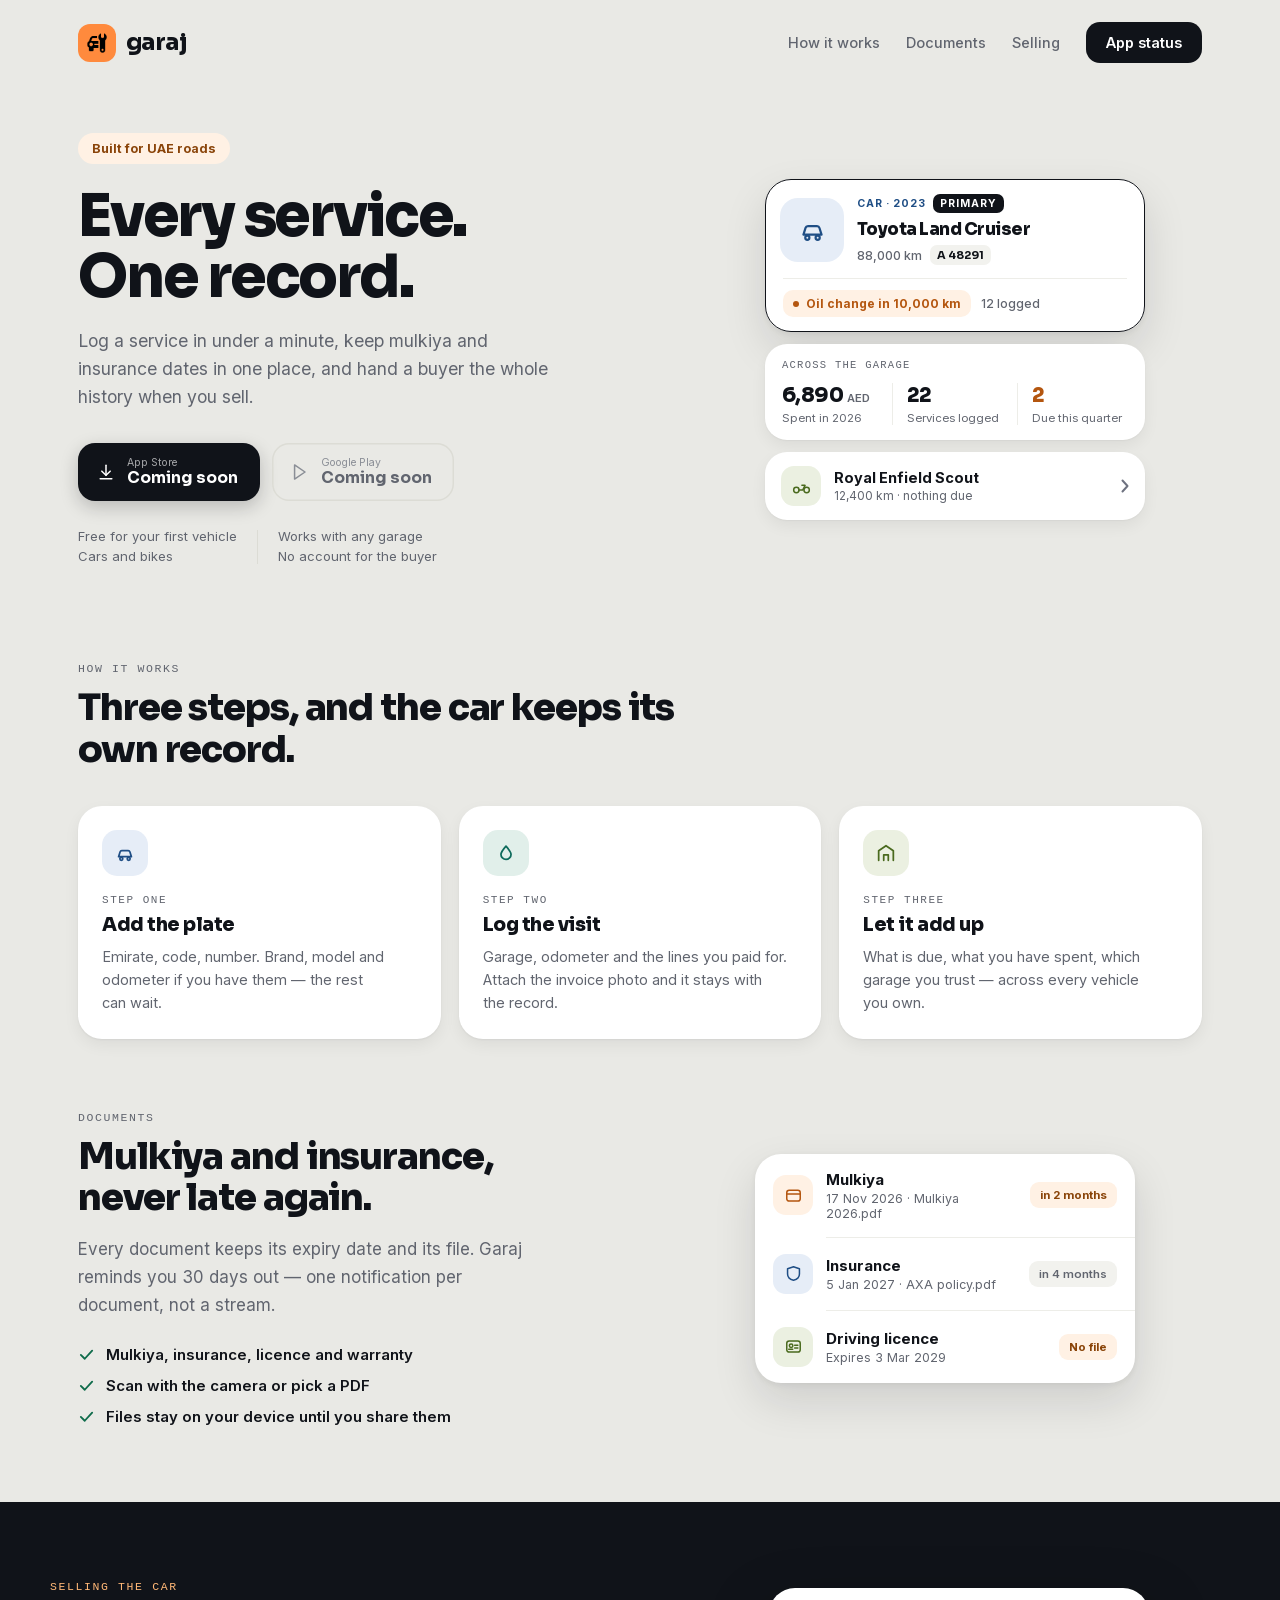
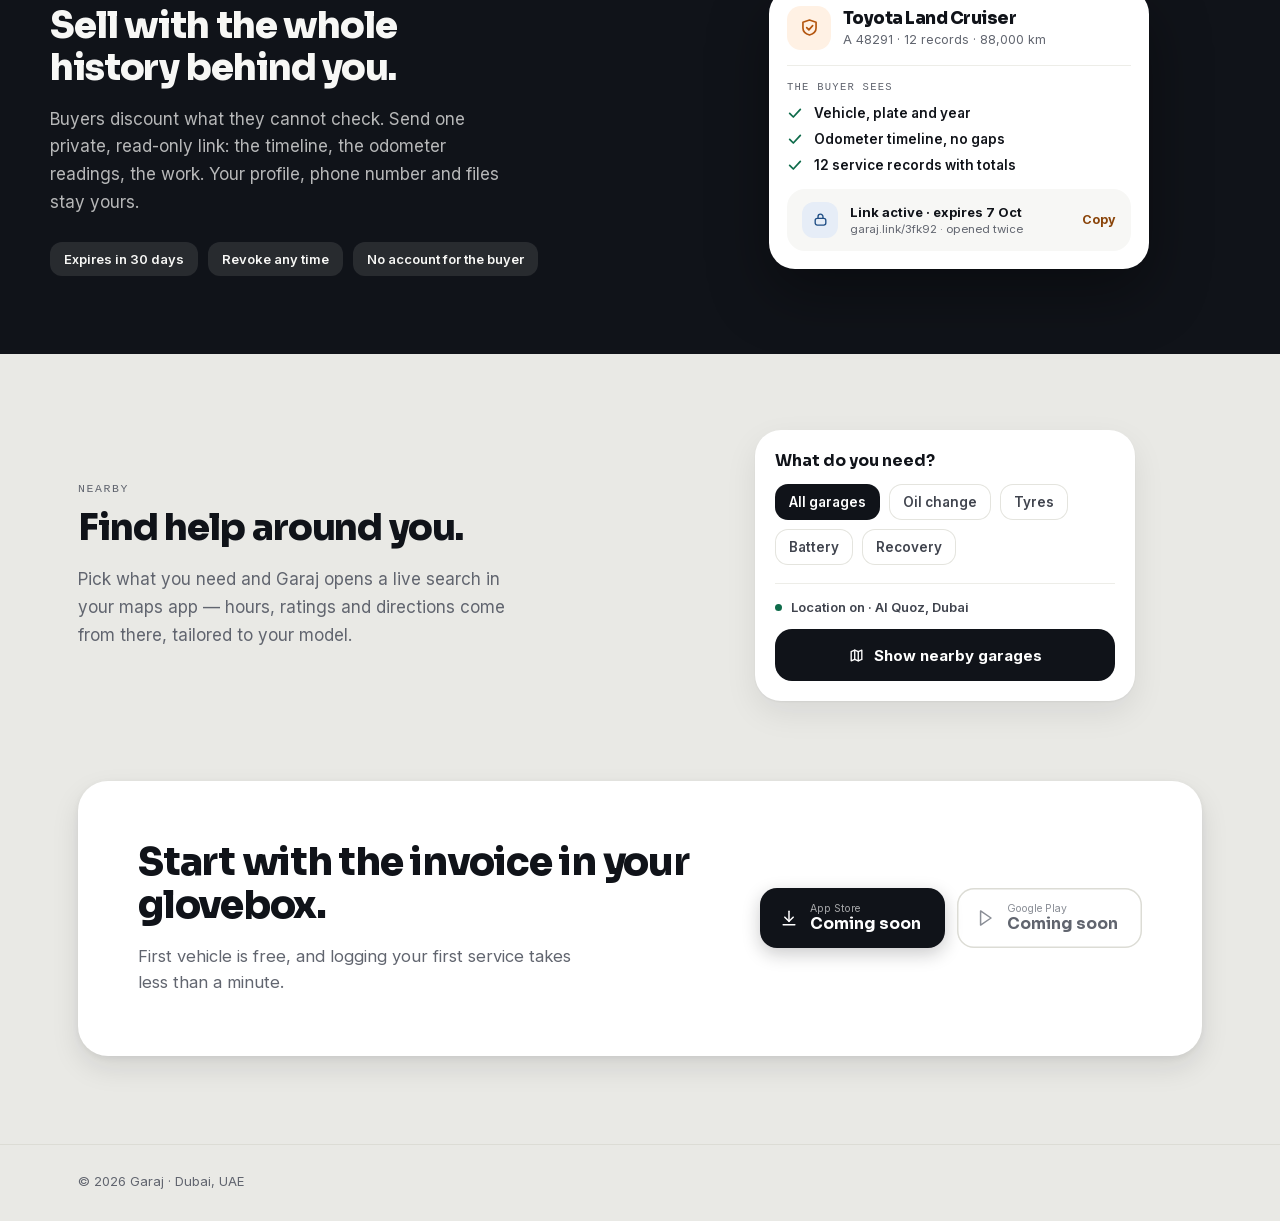
==== commit cc16cf0f: "Prepare landing page for prelaunch" ====
--- a/index.html
+++ b/index.html
@@ -21,7 +21,7 @@
       <a href="#how" style="font-size: 14.5px; font-weight: 500; color: #61656F">How it works</a>
       <a href="#papers" style="font-size: 14.5px; font-weight: 500; color: #61656F">Documents</a>
       <a href="#selling" style="font-size: 14.5px; font-weight: 500; color: #61656F">Selling</a>
-      <a href="#get" style="background: #101319; color: #FFFFFF; border-radius: 14px; padding: 12px 20px; font-size: 14.5px; font-weight: 600">Get the app</a>
+      <a href="#get" style="background: #101319; color: #FFFFFF; border-radius: 14px; padding: 12px 20px; font-size: 14.5px; font-weight: 600">App status</a>
     </nav>
   </header>
 
@@ -33,10 +33,10 @@
 
       
         <div id="get" style="display: flex; gap: 12px; flex-wrap: wrap; margin-top: 32px">
-          <a href="#get" style="display: flex; align-items: center; gap: 11px; background: #101319; color: #FFFFFF; border-radius: 17px; padding: 14px 22px 14px 18px; box-shadow: 0 6px 18px rgba(16,19,25,.22)">
+          <div aria-label="App Store coming soon" style="display: flex; align-items: center; gap: 11px; background: #101319; color: #FFFFFF; border-radius: 17px; padding: 14px 22px 14px 18px; box-shadow: 0 6px 18px rgba(16,19,25,.22)">
             <svg width="20" height="20" viewBox="0 0 24 24" fill="none" stroke="#FFFFFF" stroke-width="1.8" stroke-linecap="round" stroke-linejoin="round"><path d="M12 4v12"></path><path d="M7 11l5 5 5-5"></path><path d="M5 20h14"></path></svg>
-            <span style="display: flex; flex-direction: column; line-height: 1.15"><span style="font-size: 10.5px; opacity: .62">Download on the</span><span style="font-family: 'Sora', sans-serif; font-weight: 700; font-size: 15.5px">App Store</span></span>
-          </a>
+            <span style="display: flex; flex-direction: column; line-height: 1.15"><span style="font-size: 10.5px; opacity: .62">App Store</span><span style="font-family: 'Sora', sans-serif; font-weight: 700; font-size: 15.5px">Coming soon</span></span>
+          </div>
           <div style="display: flex; align-items: center; gap: 11px; background: transparent; color: #61656F; border-radius: 17px; padding: 14px 22px 14px 18px; box-shadow: inset 0 0 0 1.5px #DCDCD5">
             <svg width="20" height="20" viewBox="0 0 24 24" fill="none" stroke="#8A8E96" stroke-width="1.8" stroke-linecap="round" stroke-linejoin="round"><path d="M5.5 3.5 18 12 5.5 20.5z"></path></svg>
             <span style="display: flex; flex-direction: column; line-height: 1.15"><span style="font-size: 10.5px; color: #8A8E96">Google Play</span><span style="font-family: 'Sora', sans-serif; font-weight: 700; font-size: 15.5px; color: #61656F">Coming soon</span></span>
@@ -304,10 +304,10 @@
         <p style="font-size: 16.5px; color: #61656F; line-height: 1.6; margin: 16px 0 0; max-width: 440px; text-wrap: pretty">First vehicle is free, and logging your first service takes less than a minute.</p>
       </div>
       <div style="flex: 0 1 auto; display: flex; gap: 12px; flex-wrap: wrap">
-        <a href="#get" style="display: flex; align-items: center; gap: 11px; background: #101319; color: #FFFFFF; border-radius: 17px; padding: 15px 24px 15px 19px; box-shadow: 0 6px 18px rgba(16,19,25,.22)">
+        <div aria-label="App Store coming soon" style="display: flex; align-items: center; gap: 11px; background: #101319; color: #FFFFFF; border-radius: 17px; padding: 15px 24px 15px 19px; box-shadow: 0 6px 18px rgba(16,19,25,.22)">
           <svg width="20" height="20" viewBox="0 0 24 24" fill="none" stroke="#FFFFFF" stroke-width="1.8" stroke-linecap="round" stroke-linejoin="round"><path d="M12 4v12"></path><path d="M7 11l5 5 5-5"></path><path d="M5 20h14"></path></svg>
-          <span style="display: flex; flex-direction: column; line-height: 1.15"><span style="font-size: 10.5px; opacity: .62">Download on the</span><span style="font-family: 'Sora', sans-serif; font-weight: 700; font-size: 15.5px">App Store</span></span>
-        </a>
+          <span style="display: flex; flex-direction: column; line-height: 1.15"><span style="font-size: 10.5px; opacity: .62">App Store</span><span style="font-family: 'Sora', sans-serif; font-weight: 700; font-size: 15.5px">Coming soon</span></span>
+        </div>
         <div style="display: flex; align-items: center; gap: 11px; background: transparent; color: #61656F; border-radius: 17px; padding: 15px 24px 15px 19px; box-shadow: inset 0 0 0 1.5px #DCDCD5">
           <svg width="20" height="20" viewBox="0 0 24 24" fill="none" stroke="#8A8E96" stroke-width="1.8" stroke-linecap="round" stroke-linejoin="round"><path d="M5.5 3.5 18 12 5.5 20.5z"></path></svg>
           <span style="display: flex; flex-direction: column; line-height: 1.15"><span style="font-size: 10.5px; color: #8A8E96">Google Play</span><span style="font-family: 'Sora', sans-serif; font-weight: 700; font-size: 15.5px; color: #61656F">Coming soon</span></span>
@@ -321,11 +321,6 @@
       <div style="display: flex; align-items: center; gap: 10px">
         <span style="font-size: 13px; color: #61656F">© 2026 Garaj · Dubai, UAE</span>
       </div>
-      <div style="display: flex; gap: 22px; flex-wrap: wrap">
-        <a href="#get" style="font-size: 13px; color: #61656F">Privacy</a>
-        <a href="#get" style="font-size: 13px; color: #61656F">Terms</a>
-        <a href="#get" style="font-size: 13px; color: #61656F">Support</a>
-      </div>
     </div>
   </footer>
 
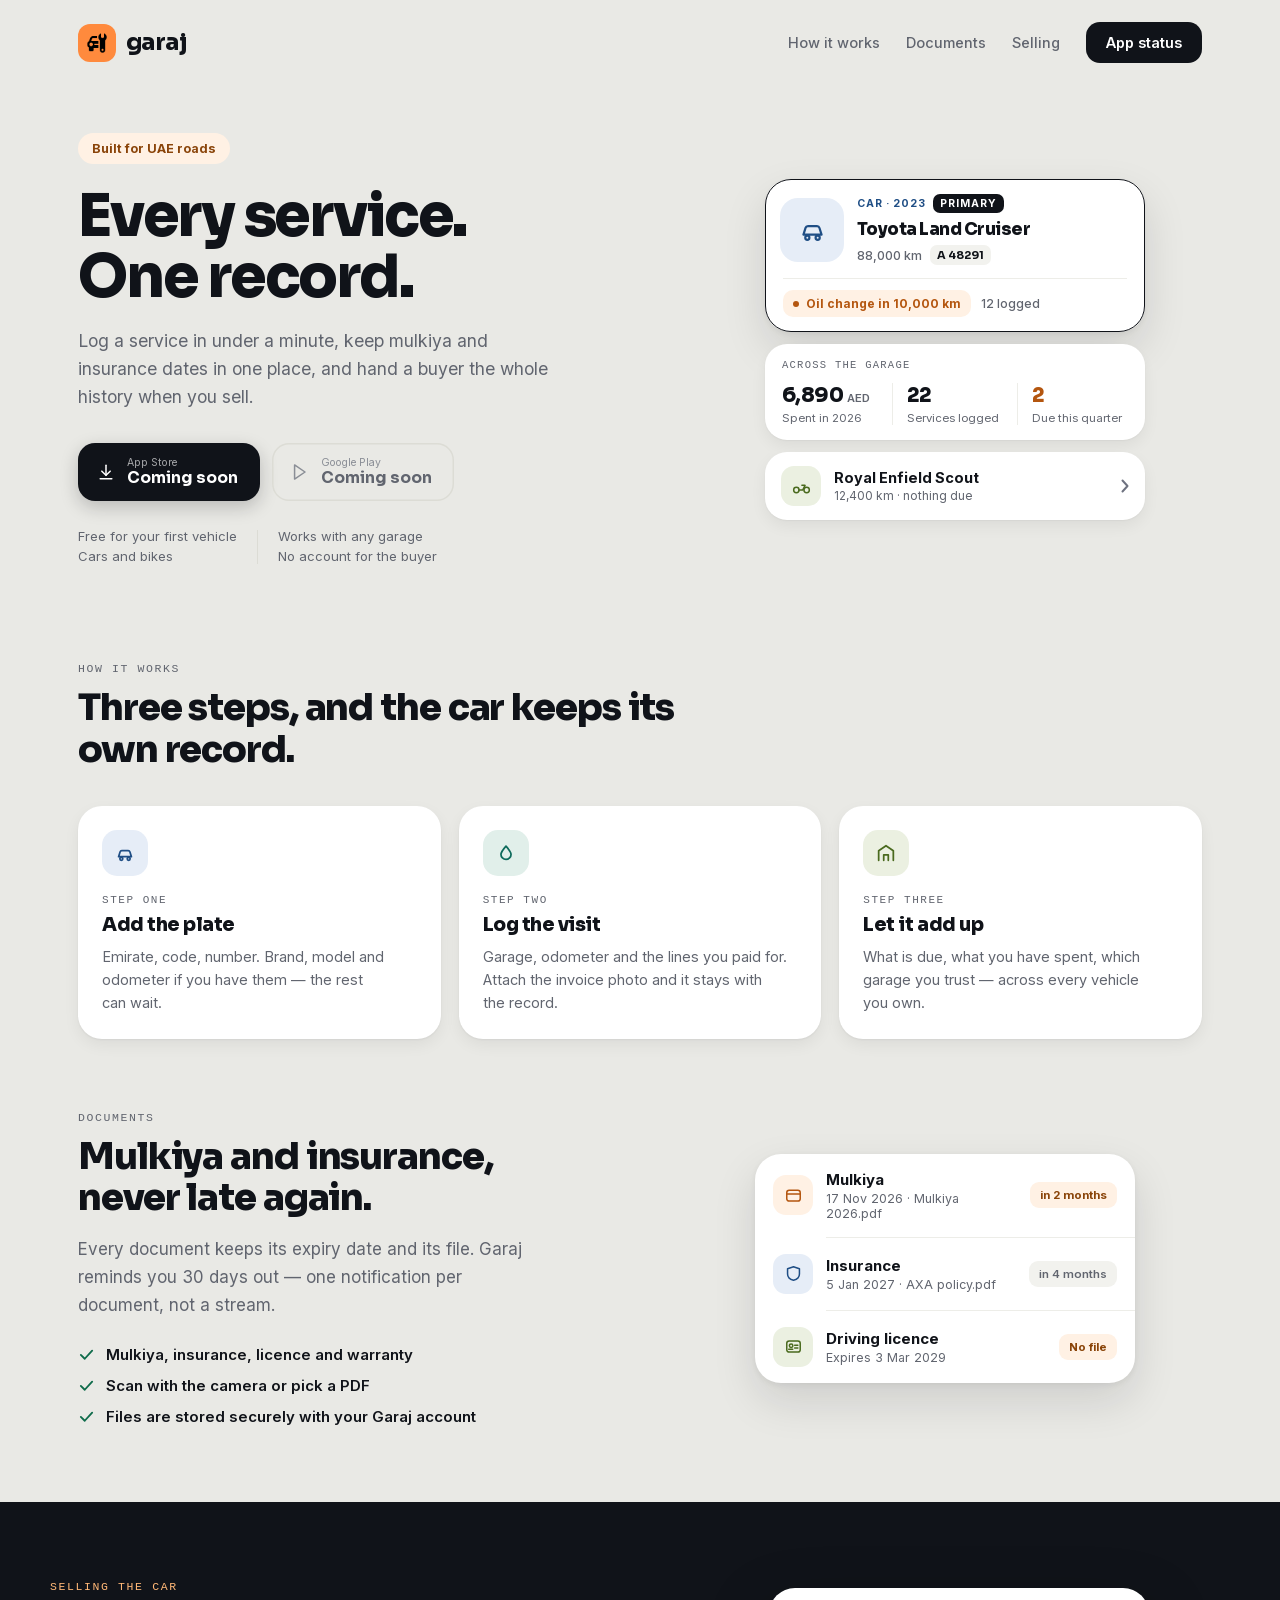
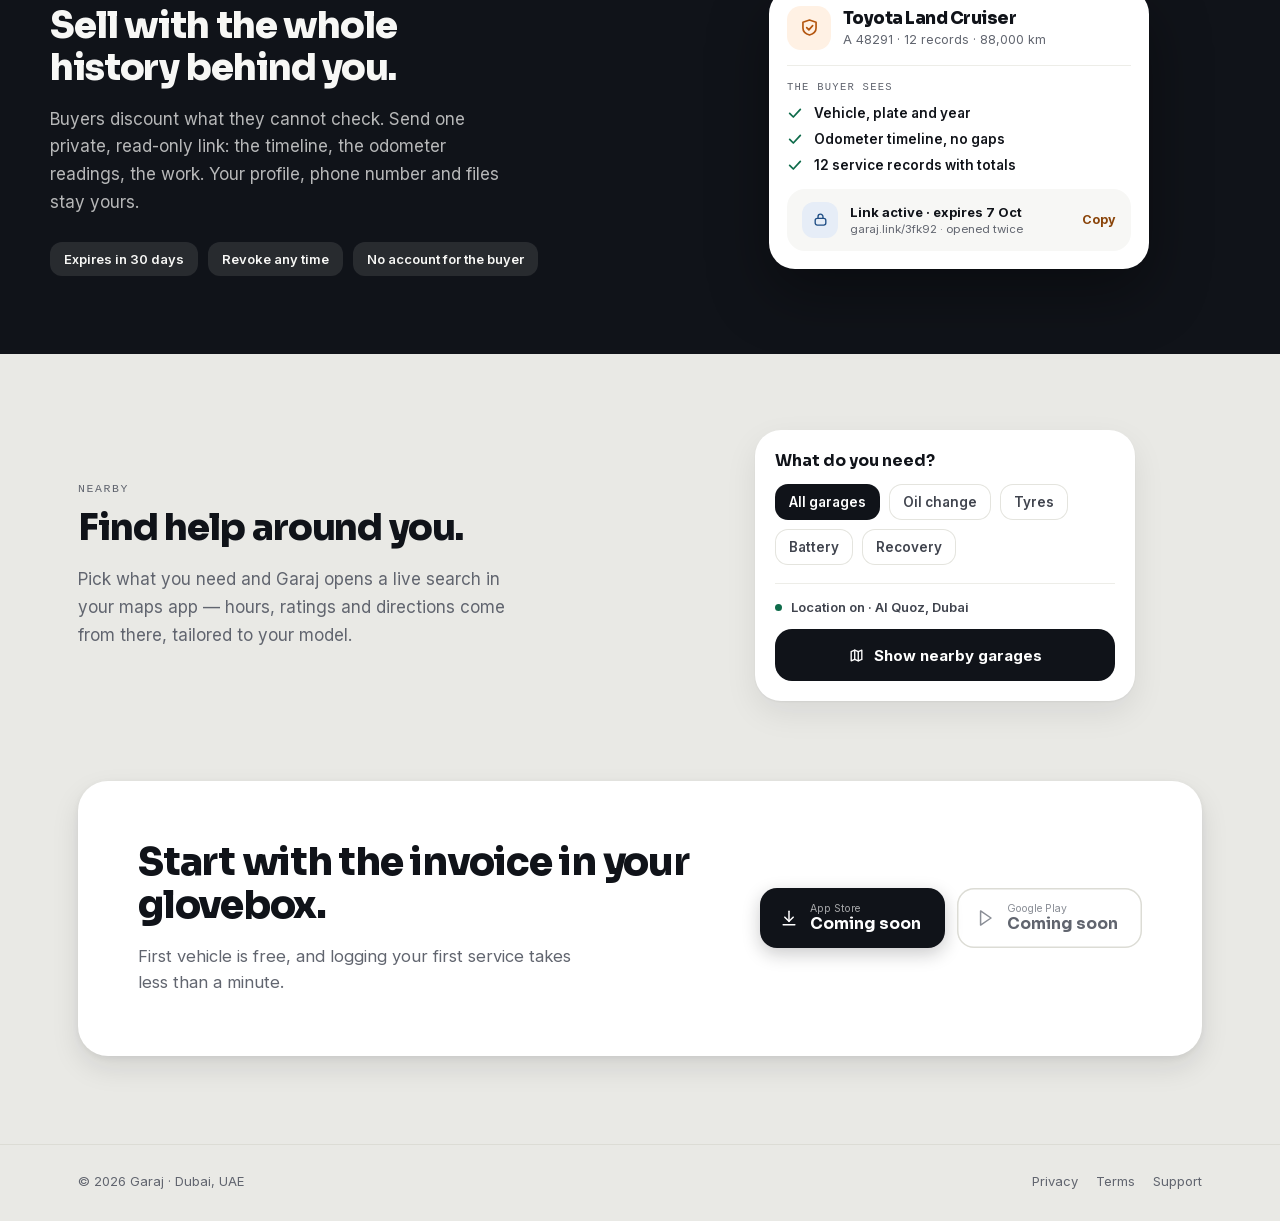
==== commit 979f4359: "Publish privacy policy and terms" ====
--- a/index.html
+++ b/index.html
@@ -170,7 +170,7 @@
         </div>
         <div style="display: flex; align-items: center; gap: 11px">
           <svg width="17" height="17" viewBox="0 0 24 24" fill="none" stroke="#0E6B4A" stroke-width="2.6" stroke-linecap="round" stroke-linejoin="round" style="flex-shrink: 0"><path d="M4 12.5 9.5 18 20 6.5"></path></svg>
-          <span style="font-size: 15px; font-weight: 600">Files stay on your device until you share them</span>
+          <span style="font-size: 15px; font-weight: 600">Files are stored securely with your Garaj account</span>
         </div>
       </div>
     </div>
@@ -321,6 +321,7 @@
       <div style="display: flex; align-items: center; gap: 10px">
         <span style="font-size: 13px; color: #61656F">© 2026 Garaj · Dubai, UAE</span>
       </div>
+      <div style="display:flex;gap:18px;align-items:center"><a href="privacy.html" style="font-size:13px;color:#61656F">Privacy</a><a href="terms.html" style="font-size:13px;color:#61656F">Terms</a><a href="mailto:support@garaj-app.com" style="font-size:13px;color:#61656F">Support</a></div>
     </div>
   </footer>
 
